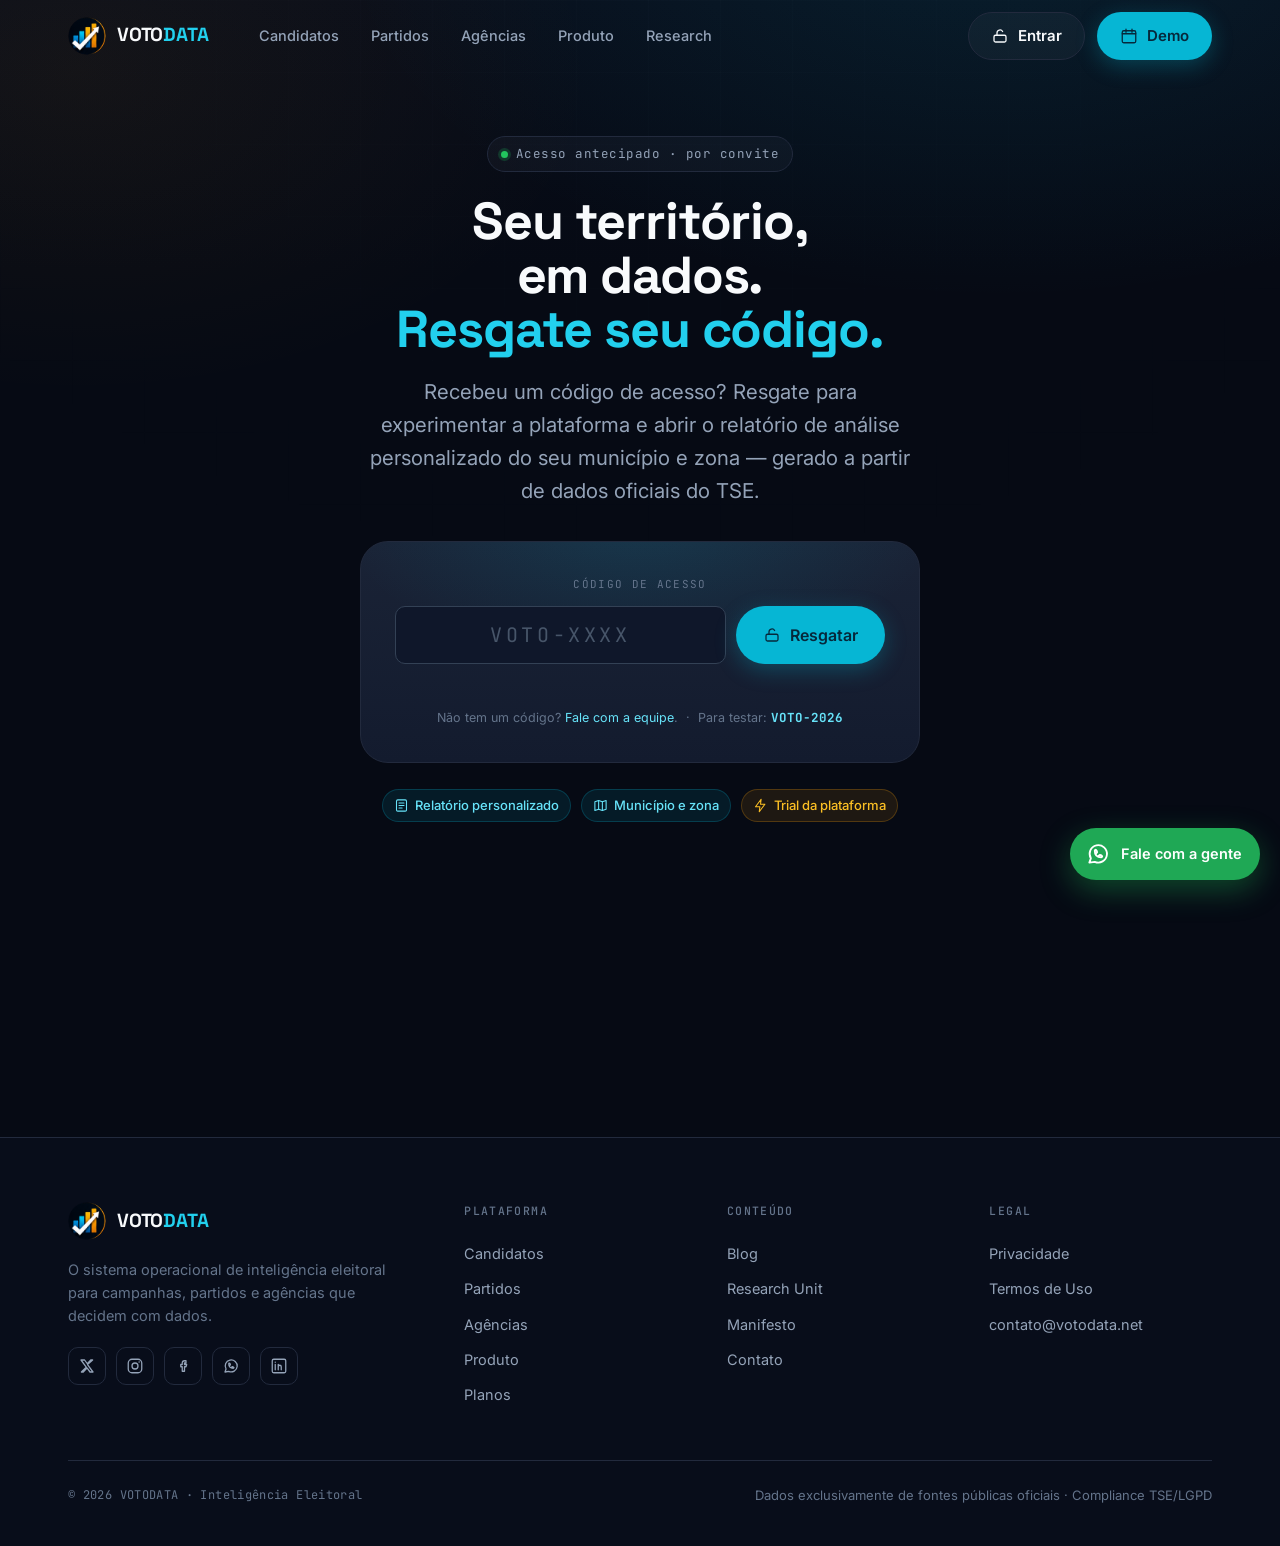
==== acesso.html @ 6af5b611 "feat: initial deploy of marketing site" ====
<!DOCTYPE html>
<html lang="pt-BR">
<head>
<meta charset="UTF-8">
<meta name="viewport" content="width=device-width, initial-scale=1">
<title>Acesso por código — VOTODATA</title>
<meta name="description" content="Resgate seu código de acesso, experimente a plataforma e receba o relatório de dados personalizado do seu território.">
<link rel="preconnect" href="https://fonts.googleapis.com">
<link rel="preconnect" href="https://fonts.gstatic.com" crossorigin>
<link href="https://fonts.googleapis.com/css2?family=Space+Grotesk:wght@400;500;600;700&family=Inter:wght@400;500;600;700&family=JetBrains+Mono:wght@400;500;600&display=swap" rel="stylesheet">
<link rel="stylesheet" href="site.css">
<link rel="stylesheet" href="audience.css">
<style>
  .gate{max-width:560px;margin-inline:auto;text-align:center;display:flex;flex-direction:column;align-items:center}
  .codebox{width:100%;margin-top:34px;padding:clamp(24px,3vw,34px);border:1px solid var(--border);border-radius:var(--r-2xl);
    background:radial-gradient(500px 240px at 50% -10%, rgba(6,182,212,.14), transparent 60%),linear-gradient(180deg,var(--card),var(--ink-850))}
  .codebox label{display:block;font-family:var(--font-mono);font-size:11px;letter-spacing:.12em;text-transform:uppercase;color:var(--text-mut);margin-bottom:12px}
  .codeform{display:flex;gap:10px;flex-wrap:wrap;justify-content:center}
  .codeinput{flex:1;min-width:220px;background:var(--surface);border:1px solid var(--border-soft);border-radius:var(--r-md);
    color:var(--text);font-family:var(--font-mono);font-size:20px;letter-spacing:.18em;text-align:center;text-transform:uppercase;padding:15px 16px;transition:border-color .2s,box-shadow .2s}
  .codeinput::placeholder{color:var(--text-disabled,#475569);letter-spacing:.18em}
  .codeinput:focus{outline:none;border-color:var(--primary);box-shadow:0 0 0 3px var(--focus-ring)}
  .codehint{font-size:12.5px;color:var(--text-mut);margin-top:14px}
  .codehint b{color:var(--vd-cyan-300);font-family:var(--font-mono);cursor:pointer}
  .codeerr{color:#FCA5A5;font-size:13px;margin-top:12px;min-height:18px}
  .perks{display:flex;flex-wrap:wrap;gap:10px;justify-content:center;margin-top:26px}

  /* report */
  .report{display:none}
  .report.show{display:block}
  .rep-hello{display:flex;flex-wrap:wrap;align-items:center;justify-content:space-between;gap:16px;margin-bottom:24px}
  .rep-hello h1{font-family:var(--font-display);font-weight:700;font-size:clamp(26px,3.4vw,38px);letter-spacing:-.02em;line-height:1.1}
  .rep-card{padding:clamp(22px,3vw,32px);border:1px solid var(--border);border-radius:var(--r-2xl);
    background:linear-gradient(180deg,var(--card),var(--ink-850));margin-bottom:20px}
  .rep-card>.lab{display:flex;align-items:center;gap:9px;font-family:var(--font-mono);font-size:12px;color:var(--vd-cyan-300);letter-spacing:.06em;margin-bottom:18px}
  .rep-grid{display:grid;grid-template-columns:1.15fr .85fr;gap:20px}
  @media (max-width:860px){.rep-grid{grid-template-columns:1fr}}
  .demo-flag{font-size:11px;font-family:var(--font-mono);color:var(--text-mut);border:1px dashed var(--border);border-radius:var(--r-full);padding:4px 10px}
</style>
</head>
<body data-page="acesso">

<!-- ESTADO 1 — GATE -->
<section class="hero" id="gate" data-screen-label="Acesso — Resgate de código" style="padding-bottom:40px">
  <div class="wrap">
    <div class="gate">
      <span class="pill"><span class="dot dot--live"></span>Acesso antecipado · por convite</span>
      <h1 class="display" style="font-size:clamp(32px,4.6vw,52px);margin-top:22px">Seu território, em dados.<br><span class="cy">Resgate seu código.</span></h1>
      <p class="lead" style="margin-top:20px;text-align:center">Recebeu um código de acesso? Resgate para experimentar a plataforma e abrir o relatório de análise personalizado do seu município e zona — gerado a partir de dados oficiais do TSE.</p>

      <form class="codebox" id="codeForm">
        <label for="code">Código de acesso</label>
        <div class="codeform">
          <input class="codeinput" id="code" name="code" placeholder="VOTO-XXXX" maxlength="12" autocomplete="off" required>
          <button class="btn btn--primary btn--lg" type="submit"><i data-i="lockOpen"></i>Resgatar</button>
        </div>
        <div class="codeerr" id="codeErr"></div>
        <p class="codehint">Não tem um código? <a href="contato.html" style="color:var(--vd-cyan-300)">Fale com a equipe</a>. &nbsp;·&nbsp; Para testar: <b id="demoCode">VOTO-2026</b></p>
      </form>

      <div class="perks">
        <span class="tag"><i data-i="article" style="width:15px"></i>Relatório personalizado</span>
        <span class="tag"><i data-i="map" style="width:15px"></i>Município e zona</span>
        <span class="tag tag--amber"><i data-i="bolt" style="width:15px"></i>Trial da plataforma</span>
      </div>
    </div>
  </div>
</section>

<!-- ESTADO 2 — RELATÓRIO -->
<section class="section" id="report" style="padding-top:calc(var(--header-h) + 48px)">
  <div class="wrap report" id="reportInner">
    <div class="rep-hello">
      <div>
        <span class="eyebrow">Acesso liberado</span>
        <h1 style="margin-top:12px">Olá! O relatório de <span class="cy" id="cityName">São Caetano do Sul</span> está pronto.</h1>
      </div>
      <span class="demo-flag">Prévia · dados ilustrativos</span>
    </div>

    <!-- panorama -->
    <div class="rep-card">
      <div class="lab"><i data-i="chart" style="width:16px"></i>Panorama do território</div>
      <div class="grid g4" style="gap:14px">
        <div class="ministat"><span class="ministat__v cy">34,2%</span><span class="ministat__l">Votação concentrada no reduto</span></div>
        <div class="ministat"><span class="ministat__v">12</span><span class="ministat__l">Zonas no seu reduto</span></div>
        <div class="ministat"><span class="ministat__v am">+8,4 pp</span><span class="ministat__l">Crescimento vs. 2020</span></div>
        <div class="ministat"><span class="ministat__v">186 mil</span><span class="ministat__l">Eleitores no município</span></div>
      </div>
    </div>

    <div class="rep-grid">
      <!-- desempenho por zona -->
      <div class="rep-card" style="margin-bottom:0">
        <div class="lab"><i data-i="map" style="width:16px"></i>Desempenho por zona eleitoral</div>
        <div class="amock__chart" style="height:170px">
          <span class="amock__col" style="height:40%"></span><span class="amock__col" style="height:64%"></span>
          <span class="amock__col" style="height:52%"></span><span class="amock__col" style="height:80%"></span>
          <span class="amock__col" style="height:70%"></span><span class="amock__col amock__col--am" style="height:94%"></span>
          <span class="amock__col" style="height:58%"></span><span class="amock__col" style="height:46%"></span>
        </div>
        <div class="sim__bars" style="margin-top:18px">
          <div class="simbar"><span class="simbar__n">Zona 042</span><span class="simbar__track"><span class="simbar__fill" style="width:100%"></span></span><span class="simbar__v">líder</span><span class="simbar__st simbar__st--ok">+18 pp</span></div>
          <div class="simbar"><span class="simbar__n">Zona 058</span><span class="simbar__track"><span class="simbar__fill" style="width:74%"></span></span><span class="simbar__v">cresce</span><span class="simbar__st simbar__st--ok">+14 pp</span></div>
          <div class="simbar"><span class="simbar__n">Zona 071</span><span class="simbar__track"><span class="simbar__fill simbar__fill--am" style="width:46%"></span></span><span class="simbar__v">atenção</span><span class="simbar__st simbar__st--am">−3 pp</span></div>
          <div class="simbar"><span class="simbar__n">Zona 089</span><span class="simbar__track"><span class="simbar__fill simbar__fill--mut" style="width:30%"></span></span><span class="simbar__v">adversário</span><span class="simbar__st simbar__st--risk">−11 pp</span></div>
        </div>
      </div>

      <!-- próximas ações + sentimento -->
      <div style="display:flex;flex-direction:column;gap:20px">
        <div class="rep-card" style="margin-bottom:0">
          <div class="lab"><i data-i="target" style="width:16px"></i>Próxima melhor ação</div>
          <div class="grid" style="gap:10px">
            <div class="checkcard">Reforçar presença na <b style="color:var(--text)">&nbsp;Zona 071</b>&nbsp;— queda recente</div>
            <div class="checkcard">Consolidar o reduto da <b style="color:var(--text)">&nbsp;Zona 042</b></div>
            <div class="checkcard">Disputar voto na <b style="color:var(--text)">&nbsp;Zona 089</b>&nbsp;adversária</div>
          </div>
        </div>
        <div class="rep-card" style="margin-bottom:0">
          <div class="lab"><i data-i="radar" style="width:16px"></i>Sentimento (30 dias)</div>
          <div class="flex aic jcb"><span class="sec">Tendência do seu nome</span><span class="tag tag--amber">Estável ↗</span></div>
          <div class="amock__chart" style="height:90px;margin-top:14px">
            <span class="amock__col" style="height:50%"></span><span class="amock__col" style="height:58%"></span>
            <span class="amock__col" style="height:54%"></span><span class="amock__col" style="height:66%"></span>
            <span class="amock__col" style="height:72%"></span><span class="amock__col" style="height:68%"></span>
          </div>
        </div>
      </div>
    </div>

    <!-- CTA -->
    <div class="cta-banner" style="margin-top:24px">
      <span class="eyebrow eyebrow--plain">É só o começo</span>
      <h2 class="h2">Quer o relatório completo e a plataforma ao vivo?</h2>
      <p class="lead" style="text-align:center">Seu acesso trial já está ativo. Entre na plataforma ou agende 15 minutos para destrincharmos seu território juntos.</p>
      <div class="cta">
        <a class="btn btn--primary btn--lg" href="https://app.votodata.net"><i data-i="lockOpen"></i>Entrar na plataforma</a>
        <a class="btn btn--ghost btn--lg" href="mailto:contato@votodata.net?subject=Leitura%20do%20meu%20relat%C3%B3rio%20-%20VotoData"><i data-i="calendar"></i>Agendar leitura de 15 min</a>
      </div>
    </div>
    <p class="disclaimer" style="margin:28px auto 0;text-align:center"><b>Disclaimer.</b> Dados ilustrativos nesta prévia. O relatório real é gerado exclusivamente a partir de fontes públicas oficiais (TSE, IBGE). A plataforma não recomenda, ranqueia nem sugere candidatos.</p>
  </div>
</section>

<template id="__bundler_thumbnail">
<svg viewBox="0 0 100 100" xmlns="http://www.w3.org/2000/svg"><rect width="100" height="100" rx="20" fill="#0F172A"/><g transform="translate(30 28)" fill="none" stroke="#06B6D4" stroke-width="5" stroke-linecap="round" stroke-linejoin="round"><rect x="4" y="16" width="32" height="28" rx="4"/><path d="M10 16v-4a10 10 0 0 1 19-3" stroke="#F59E0B"/><circle cx="20" cy="30" r="3"/><path d="M20 33v5"/></g></svg>
</template>

<script src="site.js"></script>
<script>
(function () {
  var DEMO_CODE = 'VOTO-2026';
  var form = document.getElementById('codeForm');
  var input = document.getElementById('code');
  var err = document.getElementById('codeErr');
  var gate = document.getElementById('gate');
  var reportInner = document.getElementById('reportInner');

  document.getElementById('demoCode').addEventListener('click', function () { input.value = DEMO_CODE; input.focus(); });

  function unlock() {
    gate.style.display = 'none';
    reportInner.classList.add('show');
    if (window.scrollTo) window.scrollTo({ top: 0 });
    try { localStorage.setItem('vd-acesso', '1'); } catch (e) {}
  }

  form.addEventListener('submit', function (e) {
    e.preventDefault();
    var v = input.value.trim().toUpperCase();
    if (v.length < 4) { err.textContent = 'Digite o código que você recebeu.'; return; }
    // Protótipo: qualquer código com 4+ caracteres libera a prévia.
    err.textContent = '';
    unlock();
  });

  // mantém o relatório aberto ao recarregar (UX de iteração)
  try { if (localStorage.getItem('vd-acesso') === '1') unlock(); } catch (e) {}
})();
</script>
</body>
</html>
---- site.css ----
/* ============================================================
   VotoData — Site público (marketing/produto)
   Construído sobre os tokens do Design System. Dark-first.
   ============================================================ */

/* ---------- Tokens (espelho do DS) ---------- */
:root {
  --vd-cyan-300:#67E3F9; --vd-cyan-400:#22D0EE; --vd-cyan-500:#06B6D4;
  --vd-cyan-600:#0891B2; --vd-cyan-700:#0E7490; --vd-cyan-800:#155E75; --vd-cyan-900:#164E63;
  --vd-amber-300:#FCD34D; --vd-amber-400:#FBBF24; --vd-amber-500:#F59E0B; --vd-amber-600:#D97706;

  --ink-980:#060A14; --ink-950:#080D1A; --ink-900:#0F172A; --ink-850:#131B2E;
  --ink-800:#1A2336; --ink-750:#1E293B; --ink-700:#222A3D; --ink-600:#334155;
  --ink-500:#475569; --ink-400:#64748B; --ink-300:#94A3B8; --ink-200:#CBD5E1;
  --ink-100:#E2E8F0; --white:#F8FAFC;

  --success:#22C55E; --warning:#F59E0B; --danger:#EF4444; --info:#3B82F6;

  --bg:var(--ink-980); --surface:var(--ink-900); --raised:var(--ink-850);
  --card:var(--ink-800); --card-hover:var(--ink-750);
  --border:var(--ink-700); --border-soft:var(--ink-600);
  --text:var(--white); --text-sec:var(--ink-300); --text-mut:var(--ink-400);
  --primary:var(--vd-cyan-500); --primary-hover:var(--vd-cyan-400); --accent:var(--vd-amber-500);
  --on-primary:#06283B;
  --focus-ring:rgba(6,182,212,0.45);

  --font-display:"Space Grotesk","Inter",system-ui,sans-serif;
  --font-body:"Inter",system-ui,-apple-system,sans-serif;
  --font-mono:"JetBrains Mono",ui-monospace,"SF Mono",Menlo,monospace;

  --r-sm:6px; --r-md:10px; --r-lg:14px; --r-xl:20px; --r-2xl:28px; --r-full:9999px;

  --shadow-1:0 1px 2px rgba(0,0,0,.45);
  --shadow-2:0 4px 14px rgba(0,0,0,.40);
  --shadow-3:0 18px 50px rgba(0,0,0,.55);
  --glow-cyan:0 0 0 1px rgba(6,182,212,.30), 0 12px 40px rgba(6,182,212,.16);
  --glow-amber:0 0 0 1px rgba(245,158,11,.30), 0 12px 40px rgba(245,158,11,.14);

  --ease:cubic-bezier(0.16,1,0.3,1);
  --wrap:1200px;
  --header-h:72px;
}

/* ---------- Reset ---------- */
*,*::before,*::after{box-sizing:border-box}
html{-webkit-text-size-adjust:100%;scroll-behavior:smooth;scroll-padding-top:calc(var(--header-h) + 24px)}
body{
  margin:0;font-family:var(--font-body);background:var(--bg);color:var(--text);
  font-size:16px;line-height:1.6;-webkit-font-smoothing:antialiased;
  text-rendering:optimizeLegibility;overflow-x:hidden;
}
img,svg{display:block;max-width:100%}
a{color:inherit;text-decoration:none}
button{font-family:inherit;cursor:pointer}
h1,h2,h3,h4,p{margin:0}
::selection{background:rgba(6,182,212,.30);color:#fff}

/* Backdrop ambiance */
body::before{
  content:"";position:fixed;inset:0;z-index:-2;pointer-events:none;
  background:
    radial-gradient(1100px 620px at 78% -8%, rgba(6,182,212,.10), transparent 60%),
    radial-gradient(900px 560px at 6% 8%, rgba(245,158,11,.055), transparent 58%),
    linear-gradient(180deg, var(--ink-950), var(--bg) 30%);
}
body::after{
  content:"";position:fixed;inset:0;z-index:-2;pointer-events:none;opacity:.5;
  background-image:linear-gradient(rgba(148,163,184,.045) 1px, transparent 1px),
    linear-gradient(90deg, rgba(148,163,184,.045) 1px, transparent 1px);
  background-size:72px 72px;
  -webkit-mask-image:radial-gradient(1200px 800px at 50% 0%, #000, transparent 80%);
          mask-image:radial-gradient(1200px 800px at 50% 0%, #000, transparent 80%);
}

/* ---------- Layout ---------- */
.wrap{width:100%;max-width:var(--wrap);margin-inline:auto;padding-inline:28px}
section{position:relative}
.section{padding-block:clamp(64px,9vw,120px)}
.section--tight{padding-block:clamp(48px,6vw,80px)}
.divider{height:1px;background:linear-gradient(90deg,transparent,var(--border),transparent)}

/* ---------- Typography ---------- */
.eyebrow{
  display:inline-flex;align-items:center;gap:9px;
  font-family:var(--font-mono);font-size:12px;font-weight:500;letter-spacing:.14em;
  text-transform:uppercase;color:var(--vd-cyan-300);
}
.eyebrow::before{content:"";width:18px;height:1px;background:var(--vd-cyan-500);opacity:.8}
.eyebrow--amber{color:var(--vd-amber-400)}
.eyebrow--amber::before{background:var(--vd-amber-500)}
.eyebrow--plain::before{display:none}

.display{
  font-family:var(--font-display);font-weight:700;line-height:1.04;letter-spacing:-.022em;
  font-size:clamp(38px,6.4vw,68px);text-wrap:balance;
}
.h1{font-family:var(--font-display);font-weight:700;line-height:1.08;letter-spacing:-.02em;
  font-size:clamp(30px,4.4vw,48px);text-wrap:balance}
.h2{font-family:var(--font-display);font-weight:600;line-height:1.14;letter-spacing:-.018em;
  font-size:clamp(26px,3.4vw,38px);text-wrap:balance}
.h3{font-family:var(--font-display);font-weight:600;line-height:1.2;letter-spacing:-.01em;font-size:20px}
.lead{font-size:clamp(17px,1.6vw,21px);line-height:1.6;color:var(--text-sec);max-width:62ch;text-wrap:pretty}
.muted{color:var(--text-mut)}
.sec{color:var(--text-sec)}
.cy{color:var(--vd-cyan-400)}
.am{color:var(--vd-amber-400)}
.mono{font-family:var(--font-mono)}

.section-head{display:flex;flex-direction:column;gap:18px;max-width:760px}
.section-head .h2{margin-top:2px}

/* ---------- Buttons ---------- */
.btn{
  display:inline-flex;align-items:center;justify-content:center;gap:9px;
  font-family:var(--font-body);font-weight:600;font-size:15px;line-height:1;
  padding:14px 22px;border-radius:var(--r-full);border:1px solid transparent;
  transition:transform var(--ease) .18s, background .18s, box-shadow .25s, border-color .18s;
  white-space:nowrap;
}
.btn svg{width:18px;height:18px}
.btn--primary{background:var(--primary);color:var(--on-primary);box-shadow:0 6px 22px rgba(6,182,212,.28)}
.btn--primary:hover{background:var(--primary-hover);transform:translateY(-2px);box-shadow:0 12px 32px rgba(6,182,212,.4)}
.btn--amber{background:var(--accent);color:#2B1701;box-shadow:0 6px 22px rgba(245,158,11,.26)}
.btn--amber:hover{background:var(--vd-amber-400);transform:translateY(-2px)}
.btn--ghost{background:rgba(148,163,184,.06);color:var(--text);border-color:var(--border)}
.btn--ghost:hover{background:rgba(148,163,184,.12);border-color:var(--border-soft);transform:translateY(-2px)}
.btn--link{padding:0;background:none;color:var(--vd-cyan-300);font-weight:600;border-radius:0}
.btn--link svg{width:16px;height:16px;transition:transform var(--ease) .2s}
.btn--link:hover svg{transform:translateX(4px)}
.btn--lg{padding:16px 26px;font-size:16px}
.btn--block{width:100%}

/* ---------- Pills / chips ---------- */
.pill{
  display:inline-flex;align-items:center;gap:8px;
  font-family:var(--font-mono);font-size:12.5px;letter-spacing:.04em;
  padding:7px 13px;border-radius:var(--r-full);
  border:1px solid var(--border);background:rgba(148,163,184,.05);color:var(--text-sec);
}
.pill .dot{width:7px;height:7px;border-radius:50%;background:var(--vd-cyan-400);box-shadow:0 0 0 3px rgba(6,182,212,.2)}
.pill .dot--live{background:var(--success);box-shadow:0 0 0 3px rgba(34,197,94,.2);animation:pulse 2s var(--ease) infinite}
@keyframes pulse{0%,100%{opacity:1}50%{opacity:.45}}

.tag{
  display:inline-flex;align-items:center;gap:6px;font-size:13px;font-weight:500;
  padding:5px 11px;border-radius:var(--r-full);background:rgba(6,182,212,.10);
  color:var(--vd-cyan-300);border:1px solid rgba(6,182,212,.22);
}
.tag--amber{background:rgba(245,158,11,.1);color:var(--vd-amber-400);border-color:rgba(245,158,11,.24)}
.tag--mut{background:rgba(148,163,184,.07);color:var(--text-sec);border-color:var(--border)}

/* ---------- Cards ---------- */
.card{
  background:linear-gradient(180deg, var(--card), var(--ink-850));
  border:1px solid var(--border);border-radius:var(--r-xl);padding:28px;
  transition:border-color .25s, transform var(--ease) .25s, box-shadow .25s, background .25s;
  position:relative;overflow:hidden;
}
.card:hover{border-color:var(--border-soft);transform:translateY(-3px);box-shadow:var(--shadow-2)}
.card--glow:hover{border-color:rgba(6,182,212,.4);box-shadow:var(--glow-cyan)}
.card__ico{
  width:48px;height:48px;border-radius:var(--r-md);display:grid;place-items:center;
  background:rgba(6,182,212,.12);color:var(--vd-cyan-300);border:1px solid rgba(6,182,212,.2);
  margin-bottom:18px;
}
.card__ico svg{width:24px;height:24px}
.card__ico--amber{background:rgba(245,158,11,.12);color:var(--vd-amber-400);border-color:rgba(245,158,11,.2)}
.card__ico--danger{background:rgba(239,68,68,.12);color:#FCA5A5;border-color:rgba(239,68,68,.2)}
.card h3{margin-bottom:10px}
.card p{color:var(--text-sec);font-size:15.5px}

/* Surface helpers */
.panel{background:var(--raised);border:1px solid var(--border);border-radius:var(--r-xl)}
.glass{background:rgba(19,27,46,.6);backdrop-filter:blur(14px);border:1px solid var(--border)}

/* ---------- Grid ---------- */
.grid{display:grid;gap:20px}
.g2{grid-template-columns:repeat(2,1fr)}
.g3{grid-template-columns:repeat(3,1fr)}
.g4{grid-template-columns:repeat(4,1fr)}
.flex{display:flex}
.aic{align-items:center}
.jcb{justify-content:space-between}
.wrap-gap{flex-wrap:wrap;gap:14px}

/* ---------- Header ---------- */
.site-header{
  position:fixed;top:0;left:0;right:0;z-index:80;height:var(--header-h);
  display:flex;align-items:center;
  transition:background .3s, border-color .3s, backdrop-filter .3s;
  border-bottom:1px solid transparent;
}
.site-header.is-scrolled{
  background:rgba(8,13,26,.82);backdrop-filter:blur(16px);
  border-bottom-color:var(--border);
}
.site-header .wrap{display:flex;align-items:center;gap:28px;width:100%}
.brand{display:flex;align-items:center;gap:11px}
.brand img{width:38px;height:38px;border-radius:50%}
.brand__wm{font-family:var(--font-display);font-weight:700;font-size:19px;letter-spacing:-.01em}
.brand__wm b{color:var(--vd-cyan-400);font-weight:700}
.nav{display:flex;align-items:center;gap:4px;margin-left:8px}
.nav a{
  padding:9px 14px;border-radius:var(--r-full);font-size:14.5px;font-weight:500;color:var(--text-sec);
  transition:color .2s, background .2s;
}
.nav a:hover{color:var(--text);background:rgba(148,163,184,.07)}
.nav a.is-active{color:var(--text);background:rgba(6,182,212,.1)}
.header-cta{margin-left:auto;display:flex;align-items:center;gap:12px}
.menu-btn{display:none;margin-left:auto;background:none;border:1px solid var(--border);border-radius:var(--r-md);
  width:42px;height:42px;color:var(--text);align-items:center;justify-content:center}
.menu-btn svg{width:22px;height:22px}

/* mobile drawer */
.mnav{
  position:fixed;inset:0;z-index:90;background:rgba(6,10,20,.96);backdrop-filter:blur(8px);
  display:flex;flex-direction:column;padding:24px 28px;gap:6px;overflow-y:auto;
  transform:translateY(-100%);visibility:hidden;
  transition:transform .35s var(--ease), visibility 0s linear .35s;
}
.mnav.is-open{transform:translateY(0);visibility:visible;transition:transform .35s var(--ease)}
.mnav__top{display:flex;align-items:center;justify-content:space-between;margin-bottom:18px}
.mnav a{font-family:var(--font-display);font-size:24px;font-weight:600;padding:14px 0;border-bottom:1px solid var(--border)}
.mnav .btn{margin-top:18px}
.mnav__x{background:none;border:1px solid var(--border);border-radius:var(--r-md);width:42px;height:42px;color:#fff;display:grid;place-items:center}
.mnav__x svg{width:22px;height:22px}

/* ---------- Hero ---------- */
.hero{padding-top:calc(var(--header-h) + 64px);padding-bottom:64px;position:relative}
.hero__inner{max-width:920px}
.hero .display{margin-top:22px}
.hero .lead{margin-top:24px}
.hero__cta{display:flex;flex-wrap:wrap;gap:14px;margin-top:34px}
.statstrip{
  display:grid;grid-template-columns:repeat(4,1fr);gap:1px;margin-top:60px;
  background:var(--border);border:1px solid var(--border);border-radius:var(--r-xl);overflow:hidden;
}
.statstrip__c{background:var(--surface);padding:26px 24px;display:flex;flex-direction:column;gap:5px}
.statstrip__v{font-family:var(--font-display);font-weight:700;font-size:clamp(26px,3vw,34px);letter-spacing:-.02em}
.statstrip__l{font-size:13.5px;color:var(--text-mut)}

/* ---------- Feature / split ---------- */
.split{display:grid;grid-template-columns:1.05fr 1fr;gap:56px;align-items:center}
.split--rev .split__media{order:-1}
.checklist{display:flex;flex-direction:column;gap:14px;margin-top:26px}
.checklist li{display:flex;gap:13px;align-items:flex-start;list-style:none;color:var(--text-sec);font-size:15.5px}
.checklist{padding:0;margin-left:0}
.checklist .ck{flex:none;width:24px;height:24px;border-radius:50%;display:grid;place-items:center;
  background:rgba(34,197,94,.14);color:#4ADE80;margin-top:1px}
.checklist .ck svg{width:14px;height:14px}
.checklist--block .ck{background:rgba(239,68,68,.14);color:#FCA5A5}

/* ---------- Audience cards (3 modos) ---------- */
.aud{display:grid;grid-template-columns:repeat(3,1fr);gap:22px}
.aud__card{
  display:flex;flex-direction:column;gap:16px;padding:30px;
  background:linear-gradient(180deg,var(--card),var(--ink-850));
  border:1px solid var(--border);border-radius:var(--r-xl);transition:all .28s var(--ease);position:relative;overflow:hidden;
}
.aud__card::after{content:"";position:absolute;inset:0;border-radius:inherit;padding:1px;pointer-events:none;
  background:linear-gradient(160deg,rgba(6,182,212,.5),transparent 40%);
  -webkit-mask:linear-gradient(#000 0 0) content-box,linear-gradient(#000 0 0);
  -webkit-mask-composite:xor;mask-composite:exclude;opacity:0;transition:opacity .3s}
.aud__card:hover{transform:translateY(-4px);box-shadow:var(--shadow-3)}
.aud__card:hover::after{opacity:1}
.aud__ey{font-family:var(--font-mono);font-size:11.5px;letter-spacing:.12em;text-transform:uppercase;color:var(--text-mut)}
.aud__ico{width:52px;height:52px;border-radius:var(--r-md);display:grid;place-items:center;
  background:rgba(6,182,212,.12);color:var(--vd-cyan-300);border:1px solid rgba(6,182,212,.2)}
.aud__ico svg{width:26px;height:26px}
.aud__feats{display:flex;flex-wrap:wrap;gap:8px;margin-top:auto;padding-top:6px}

/* ---------- Steps ---------- */
.steps{display:grid;grid-template-columns:repeat(4,1fr);gap:20px;counter-reset:s}
.step{padding:26px;border:1px solid var(--border);border-radius:var(--r-lg);background:var(--surface);position:relative}
.step__n{font-family:var(--font-mono);font-size:13px;color:var(--vd-cyan-400);letter-spacing:.1em}
.step h3{margin:14px 0 8px;font-size:17px}
.step p{color:var(--text-sec);font-size:14.5px}

/* ---------- FAQ ---------- */
.faq{display:flex;flex-direction:column;border-top:1px solid var(--border)}
.faq__item{border-bottom:1px solid var(--border)}
.faq__q{width:100%;text-align:left;background:none;border:0;color:var(--text);
  display:flex;align-items:center;justify-content:space-between;gap:20px;
  padding:22px 4px;font-family:var(--font-display);font-weight:600;font-size:18px;letter-spacing:-.01em}
.faq__q svg{flex:none;width:22px;height:22px;color:var(--text-mut);transition:transform .3s var(--ease)}
.faq__item.is-open .faq__q svg{transform:rotate(45deg);color:var(--vd-cyan-400)}
.faq__a{max-height:0;overflow:hidden;transition:max-height .35s var(--ease)}
.faq__a p{color:var(--text-sec);padding:0 4px 24px;max-width:70ch}

/* ---------- Banner CTA ---------- */
.cta-banner{
  border:1px solid var(--border);border-radius:var(--r-2xl);padding:clamp(36px,5vw,64px);
  background:
    radial-gradient(700px 320px at 85% 0%, rgba(6,182,212,.16), transparent 60%),
    linear-gradient(180deg,var(--raised),var(--surface));
  text-align:center;display:flex;flex-direction:column;align-items:center;gap:22px;
}
.cta-banner .h2{max-width:18ch}
.cta-banner .cta{display:flex;flex-wrap:wrap;gap:14px;justify-content:center}

/* ---------- Disclaimer strip ---------- */
.disclaimer{font-size:13px;color:var(--text-mut);border:1px dashed var(--border);
  border-radius:var(--r-lg);padding:18px 22px;background:rgba(148,163,184,.03);max-width:80ch}
.disclaimer b{color:var(--text-sec)}

/* ---------- Footer ---------- */
.site-footer{border-top:1px solid var(--border);background:var(--ink-950);padding-block:64px 40px;margin-top:40px}
.footer-grid{display:grid;grid-template-columns:1.6fr 1fr 1fr 1fr;gap:40px}
.footer-brand .brand{margin-bottom:18px}
.footer-brand p{color:var(--text-mut);font-size:14.5px;max-width:38ch}
.footer-soc{display:flex;gap:10px;margin-top:20px}
.footer-soc a{width:38px;height:38px;border-radius:var(--r-md);display:grid;place-items:center;
  border:1px solid var(--border);color:var(--text-sec);transition:all .2s}
.footer-soc a:hover{color:var(--vd-cyan-300);border-color:var(--vd-cyan-700);background:rgba(6,182,212,.08)}
.footer-soc svg{width:18px;height:18px}
.footer-col h4{font-family:var(--font-mono);font-size:11.5px;letter-spacing:.12em;text-transform:uppercase;
  color:var(--text-mut);margin-bottom:16px;font-weight:500}
.footer-col a{display:block;color:var(--text-sec);font-size:14.5px;padding:6px 0;transition:color .2s}
.footer-col a:hover{color:var(--vd-cyan-300)}
.footer-bot{border-top:1px solid var(--border);margin-top:48px;padding-top:24px;
  display:flex;flex-wrap:wrap;gap:12px;justify-content:space-between;align-items:center;
  color:var(--text-mut);font-size:13px}
.footer-bot .mono{font-size:12px;letter-spacing:.03em}

/* ---------- Video facade ---------- */
.video{margin-top:40px;border-radius:var(--r-2xl);overflow:hidden;border:1px solid var(--border);
  box-shadow:var(--shadow-3);aspect-ratio:16/9;position:relative;background:var(--ink-900)}
.video__btn{width:100%;height:100%;border:0;background:none;padding:0;position:relative;display:block}
.video__thumb{position:absolute;inset:0;
  background:
    radial-gradient(600px 300px at 50% 40%, rgba(6,182,212,.18), transparent 65%),
    radial-gradient(400px 240px at 80% 90%, rgba(245,158,11,.12), transparent 60%),
    linear-gradient(160deg,var(--ink-850),var(--ink-950));
}
.video__thumb::after{content:"";position:absolute;inset:0;opacity:.5;
  background-image:linear-gradient(rgba(148,163,184,.06) 1px,transparent 1px),linear-gradient(90deg,rgba(148,163,184,.06) 1px,transparent 1px);
  background-size:44px 44px}
.video__play{position:absolute;top:50%;left:50%;transform:translate(-50%,-50%);
  width:84px;height:84px;border-radius:50%;display:grid;place-items:center;
  background:var(--primary);color:var(--on-primary);box-shadow:0 12px 40px rgba(6,182,212,.45);
  transition:transform .25s var(--ease)}
.video__play svg{width:34px;height:34px;margin-left:4px}
.video__btn:hover .video__play{transform:translate(-50%,-50%) scale(1.08)}
.video__cap{position:absolute;left:22px;bottom:18px;color:var(--text-mut);font-size:12px;letter-spacing:.06em}
.video__iframe{width:100%;height:100%;border:0;display:block;aspect-ratio:16/9}

/* ---------- Simulador mock ---------- */
.sim{padding:24px}
.sim__head{display:flex;align-items:center;justify-content:space-between;margin-bottom:22px}
.sim__title{font-size:13px;color:var(--text-sec);letter-spacing:.02em}
.sim__metrics{display:grid;grid-template-columns:repeat(2,1fr);gap:1px;background:var(--border);
  border:1px solid var(--border);border-radius:var(--r-lg);overflow:hidden;margin-bottom:22px}
.sim__m{background:var(--surface);padding:16px 18px;display:flex;flex-direction:column;gap:3px}
.sim__mv{font-family:var(--font-display);font-weight:700;font-size:24px;letter-spacing:-.02em}
.sim__ml{font-size:12px;color:var(--text-mut)}
.sim__bars{display:flex;flex-direction:column;gap:14px}
.simbar{display:grid;grid-template-columns:90px 1fr auto auto;align-items:center;gap:12px}
.simbar__n{font-size:13px;color:var(--text-sec)}
.simbar__track{height:8px;border-radius:var(--r-full);background:rgba(148,163,184,.12);overflow:hidden}
.simbar__fill{display:block;height:100%;border-radius:inherit;background:linear-gradient(90deg,var(--vd-cyan-600),var(--vd-cyan-400))}
.simbar__fill--am{background:linear-gradient(90deg,var(--vd-amber-600),var(--vd-amber-400))}
.simbar__fill--mut{background:linear-gradient(90deg,var(--ink-600),var(--ink-500))}
.simbar__v{font-family:var(--font-mono);font-size:12.5px;color:var(--text-sec)}
.simbar__st{font-size:11px;font-weight:600;padding:3px 9px;border-radius:var(--r-full);white-space:nowrap}
.simbar__st--ok{background:rgba(34,197,94,.14);color:#4ADE80}
.simbar__st--am{background:rgba(245,158,11,.14);color:var(--vd-amber-400)}
.simbar__st--risk{background:rgba(239,68,68,.14);color:#FCA5A5}

/* ---------- Mapa ---------- */
.mapwrap{position:relative;padding:14px;overflow:hidden}
.mapwrap img{width:100%;height:auto;border-radius:var(--r-lg)}
.mapwrap__live{position:absolute;top:26px;right:26px;padding:6px 12px}

/* ---------- Ministat / checkcard ---------- */
.ministat{background:var(--surface);border:1px solid var(--border);border-radius:var(--r-lg);padding:18px 20px;
  display:flex;flex-direction:column;gap:4px}
.ministat__v{font-family:var(--font-display);font-weight:700;font-size:24px;letter-spacing:-.02em}
.ministat__l{font-size:12.5px;color:var(--text-mut)}
.checkcard{display:flex;align-items:center;gap:12px;background:var(--surface);border:1px solid var(--border);
  border-radius:var(--r-md);padding:15px 16px;font-size:14.5px;color:var(--text-sec)}
.checkcard .ck{flex:none;width:24px;height:24px;border-radius:50%;display:grid;place-items:center;
  background:rgba(34,197,94,.14);color:#4ADE80}
.checkcard .ck svg{width:14px;height:14px}

/* ---------- Manifesto ---------- */
.manifesto{padding:clamp(32px,5vw,56px);display:flex;flex-direction:column;gap:20px;
  background:radial-gradient(700px 300px at 90% -10%, rgba(245,158,11,.10), transparent 60%),linear-gradient(180deg,var(--raised),var(--surface))}
.manifesto__q{font-family:var(--font-display);font-weight:600;font-size:clamp(24px,3.2vw,36px);
  line-height:1.25;letter-spacing:-.018em;margin:0;max-width:24ch;text-wrap:balance}

/* ---------- WhatsApp flutuante ---------- */
.wfab{
  position:fixed;right:20px;bottom:20px;z-index:75;
  display:flex;align-items:center;gap:10px;
  background:#1FA855;color:#fff;border-radius:var(--r-full);
  padding:13px 18px 13px 15px;box-shadow:0 10px 30px rgba(31,168,85,.4), 0 2px 8px rgba(0,0,0,.3);
  transition:transform .2s var(--ease), box-shadow .25s;
}
.wfab:hover{transform:translateY(-3px);box-shadow:0 16px 38px rgba(31,168,85,.5)}
.wfab svg{width:26px;height:26px;flex:none}
.wfab__lbl{font-weight:600;font-size:14.5px;white-space:nowrap}
@media (max-width:560px){
  .wfab{padding:14px;right:16px;bottom:16px}
  .wfab__lbl{display:none}
}

/* ---------- Reveal animation ---------- */
@media (prefers-reduced-motion:no-preference){
  body.reveal-on [data-reveal]{opacity:0;transform:translateY(22px);transition:opacity .7s var(--ease), transform .7s var(--ease)}
  body.reveal-on [data-reveal].is-in{opacity:1;transform:none}
}

/* ---------- Responsive ---------- */
@media (max-width:1000px){
  .g4{grid-template-columns:repeat(2,1fr)}
  .g3{grid-template-columns:repeat(2,1fr)}
  .aud{grid-template-columns:1fr}
  .steps{grid-template-columns:repeat(2,1fr)}
  .split{grid-template-columns:1fr;gap:40px}
  .split--rev .split__media{order:0}
  .footer-grid{grid-template-columns:1fr 1fr;gap:32px}
  .footer-brand{grid-column:1 / -1}
}
/* Header colapsa para hambúrguer em telas médias/pequenas (tablets incluídos) */
@media (max-width:900px){
  .site-header .nav,.header-cta .btn{display:none}
  .menu-btn{display:flex}
  .site-header{background:rgba(8,13,26,.92);backdrop-filter:blur(14px);border-bottom-color:var(--border)}
}
@media (max-width:760px){
  .g2,.g3,.g4{grid-template-columns:1fr}
  .statstrip{grid-template-columns:repeat(2,1fr)}
  .steps{grid-template-columns:1fr}
  .wrap{padding-inline:20px}
  .footer-grid{grid-template-columns:1fr 1fr}
}
@media (max-width:460px){
  .statstrip{grid-template-columns:1fr}
  .footer-grid{grid-template-columns:1fr}
}
---- audience.css ----
/* ============================================================
   VotoData — páginas de público (candidatos / partidos / agências)
   Layouts + variações. Carrega depois de site.css.
   ============================================================ */

/* ---------- HERO da página de público ---------- */
.ahero{padding-top:calc(var(--header-h) + 56px);padding-bottom:24px}
.ahero__eyebrow{margin-bottom:22px}
.ahero .display{font-size:clamp(34px,5vw,56px)}
.ahero .lead{margin-top:22px}
.ahero__cta{display:flex;flex-wrap:wrap;gap:14px;margin-top:32px}

/* variação CENTRADO (default) */
body[data-hero="centrado"] .ahero__inner{max-width:880px;margin-inline:auto;text-align:center;
  display:flex;flex-direction:column;align-items:center}
body[data-hero="centrado"] .ahero .lead{margin-inline:auto;text-align:center}
body[data-hero="centrado"] .ahero__media{margin-top:48px}

/* variação SPLIT (texto + mock) */
body[data-hero="split"] .ahero__inner{display:grid;grid-template-columns:1.04fr .96fr;gap:52px;align-items:center}
body[data-hero="split"] .ahero__media{margin-top:0}
body[data-hero="split"] .ahero .display{font-size:clamp(32px,4vw,46px)}

/* variação EDITORIAL (faixa lateral + texto largo) */
body[data-hero="editorial"] .ahero__inner{max-width:var(--wrap)}
body[data-hero="editorial"] .ahero{border-left:3px solid var(--primary);padding-left:34px;
  margin-left:max(28px,calc((100vw - var(--wrap))/2 + 28px));margin-right:28px;width:auto}
body[data-hero="editorial"] .ahero .display{max-width:18ch}
body[data-hero="editorial"] .ahero__media{display:none}

@media (max-width:1000px){
  body[data-hero="split"] .ahero__inner{grid-template-columns:1fr;gap:40px}
  body[data-hero="editorial"] .ahero{margin-left:0;padding-left:24px}
}

/* ---------- mock no hero (relatório/painel) ---------- */
.amock{padding:20px}
.amock__bar{display:flex;align-items:center;gap:8px;padding-bottom:14px;border-bottom:1px solid var(--border);margin-bottom:16px}
.amock__dot{width:10px;height:10px;border-radius:50%;background:var(--ink-600)}
.amock__dot:nth-child(1){background:#EF4444}.amock__dot:nth-child(2){background:#F59E0B}.amock__dot:nth-child(3){background:#22C55E}
.amock__t{margin-left:8px;font-family:var(--font-mono);font-size:12px;color:var(--text-mut)}
.amock__kpis{display:grid;grid-template-columns:repeat(3,1fr);gap:10px;margin-bottom:16px}
.amock__kpi{background:var(--surface);border:1px solid var(--border);border-radius:var(--r-md);padding:13px}
.amock__kv{font-family:var(--font-display);font-weight:700;font-size:20px;letter-spacing:-.02em}
.amock__kl{font-size:11px;color:var(--text-mut);margin-top:2px}
.amock__chart{display:flex;align-items:flex-end;gap:8px;height:120px;padding:14px;
  background:var(--surface);border:1px solid var(--border);border-radius:var(--r-md)}
.amock__col{flex:1;border-radius:5px 5px 0 0;background:linear-gradient(180deg,var(--vd-cyan-400),var(--vd-cyan-700));min-height:8px}
.amock__col--am{background:linear-gradient(180deg,var(--vd-amber-400),var(--vd-amber-600))}
.amock__rows{display:flex;flex-direction:column;gap:9px;margin-top:14px}
.amock__row{display:flex;align-items:center;justify-content:space-between;gap:12px;
  background:var(--surface);border:1px solid var(--border);border-radius:var(--r-sm);padding:11px 13px;font-size:13px}
.amock__row .mono{color:var(--text-sec)}

/* ---------- STACK / features ---------- */
.stack-grid{display:grid;grid-template-columns:repeat(3,1fr);gap:20px;margin-top:46px}
@media (max-width:1000px){.stack-grid{grid-template-columns:repeat(2,1fr)}}
@media (max-width:680px){.stack-grid{grid-template-columns:1fr}}

/* variação LISTA: linhas alternadas */
body[data-stack="lista"] .stack-grid{display:flex;flex-direction:column;gap:0;
  border-top:1px solid var(--border)}
body[data-stack="lista"] .feat{
  border:0;border-bottom:1px solid var(--border);border-radius:0;background:none;padding:30px 8px;
  display:grid;grid-template-columns:56px 1fr;gap:22px;align-items:start;transform:none!important}
body[data-stack="lista"] .feat:hover{background:rgba(148,163,184,.03);box-shadow:none}
body[data-stack="lista"] .feat .card__ico{margin-bottom:0}
body[data-stack="lista"] .feat h3{font-size:19px}
body[data-stack="lista"] .feat p{max-width:70ch}

.feat .card__ico{width:46px;height:46px}

/* ---------- PROVA ---------- */
.prova{display:flex;gap:26px;align-items:flex-start;padding:clamp(28px,4vw,44px);
  background:radial-gradient(600px 260px at 88% -20%, rgba(6,182,212,.10), transparent 60%),linear-gradient(180deg,var(--raised),var(--surface))}
.prova__ico{flex:none;width:58px;height:58px;border-radius:var(--r-lg);display:grid;place-items:center;
  background:rgba(245,158,11,.12);color:var(--vd-amber-400);border:1px solid rgba(245,158,11,.22)}
.prova__ico svg{width:28px;height:28px}
.prova__body{display:flex;flex-direction:column;gap:14px}
.prova__body p{color:var(--text-sec);max-width:74ch}
@media (max-width:600px){.prova{flex-direction:column;gap:18px}}

/* ---------- ESCOPO / investimento ---------- */
.escopo{display:flex;flex-wrap:wrap;align-items:center;justify-content:space-between;gap:24px;
  padding:clamp(26px,3.5vw,40px);border:1px solid var(--border);border-radius:var(--r-2xl);
  background:linear-gradient(180deg,var(--card),var(--ink-850))}
.escopo__l{max-width:54ch}
.escopo__l p{color:var(--text-sec);margin-top:10px}

/* ---------- Switcher de variações ---------- */
.vswitch{position:fixed;right:20px;bottom:88px;z-index:70;
  background:rgba(19,27,46,.92);backdrop-filter:blur(14px);border:1px solid var(--border);
  border-radius:var(--r-lg);box-shadow:var(--shadow-3);padding:14px 16px;width:248px;
  transition:transform .35s var(--ease), opacity .25s}
.vswitch.is-min{transform:translateY(calc(100% - 46px))}
.vswitch__head{display:flex;align-items:center;justify-content:space-between;cursor:pointer;gap:10px}
.vswitch__head h5{margin:0;font-family:var(--font-mono);font-size:11px;letter-spacing:.12em;text-transform:uppercase;color:var(--vd-cyan-300);font-weight:600}
.vswitch__chev{color:var(--text-mut);transition:transform .3s var(--ease)}
.vswitch__chev svg{width:18px;height:18px}
.vswitch.is-min .vswitch__chev{transform:rotate(180deg)}
.vswitch__body{margin-top:14px;display:flex;flex-direction:column;gap:14px}
.vswitch__group label{display:block;font-size:11px;color:var(--text-mut);margin-bottom:7px;letter-spacing:.02em}
.seg{display:flex;background:var(--surface);border:1px solid var(--border);border-radius:var(--r-md);padding:3px;gap:3px}
.seg button{flex:1;border:0;background:none;color:var(--text-sec);font-size:12px;font-weight:600;
  padding:7px 4px;border-radius:7px;transition:all .18s;text-transform:capitalize}
.seg button.is-on{background:var(--primary);color:var(--on-primary)}
.seg button:not(.is-on):hover{color:var(--text);background:rgba(148,163,184,.08)}
.vswitch__hint{font-size:10.5px;color:var(--text-mut);line-height:1.4}
@media (max-width:560px){.vswitch{display:none}}
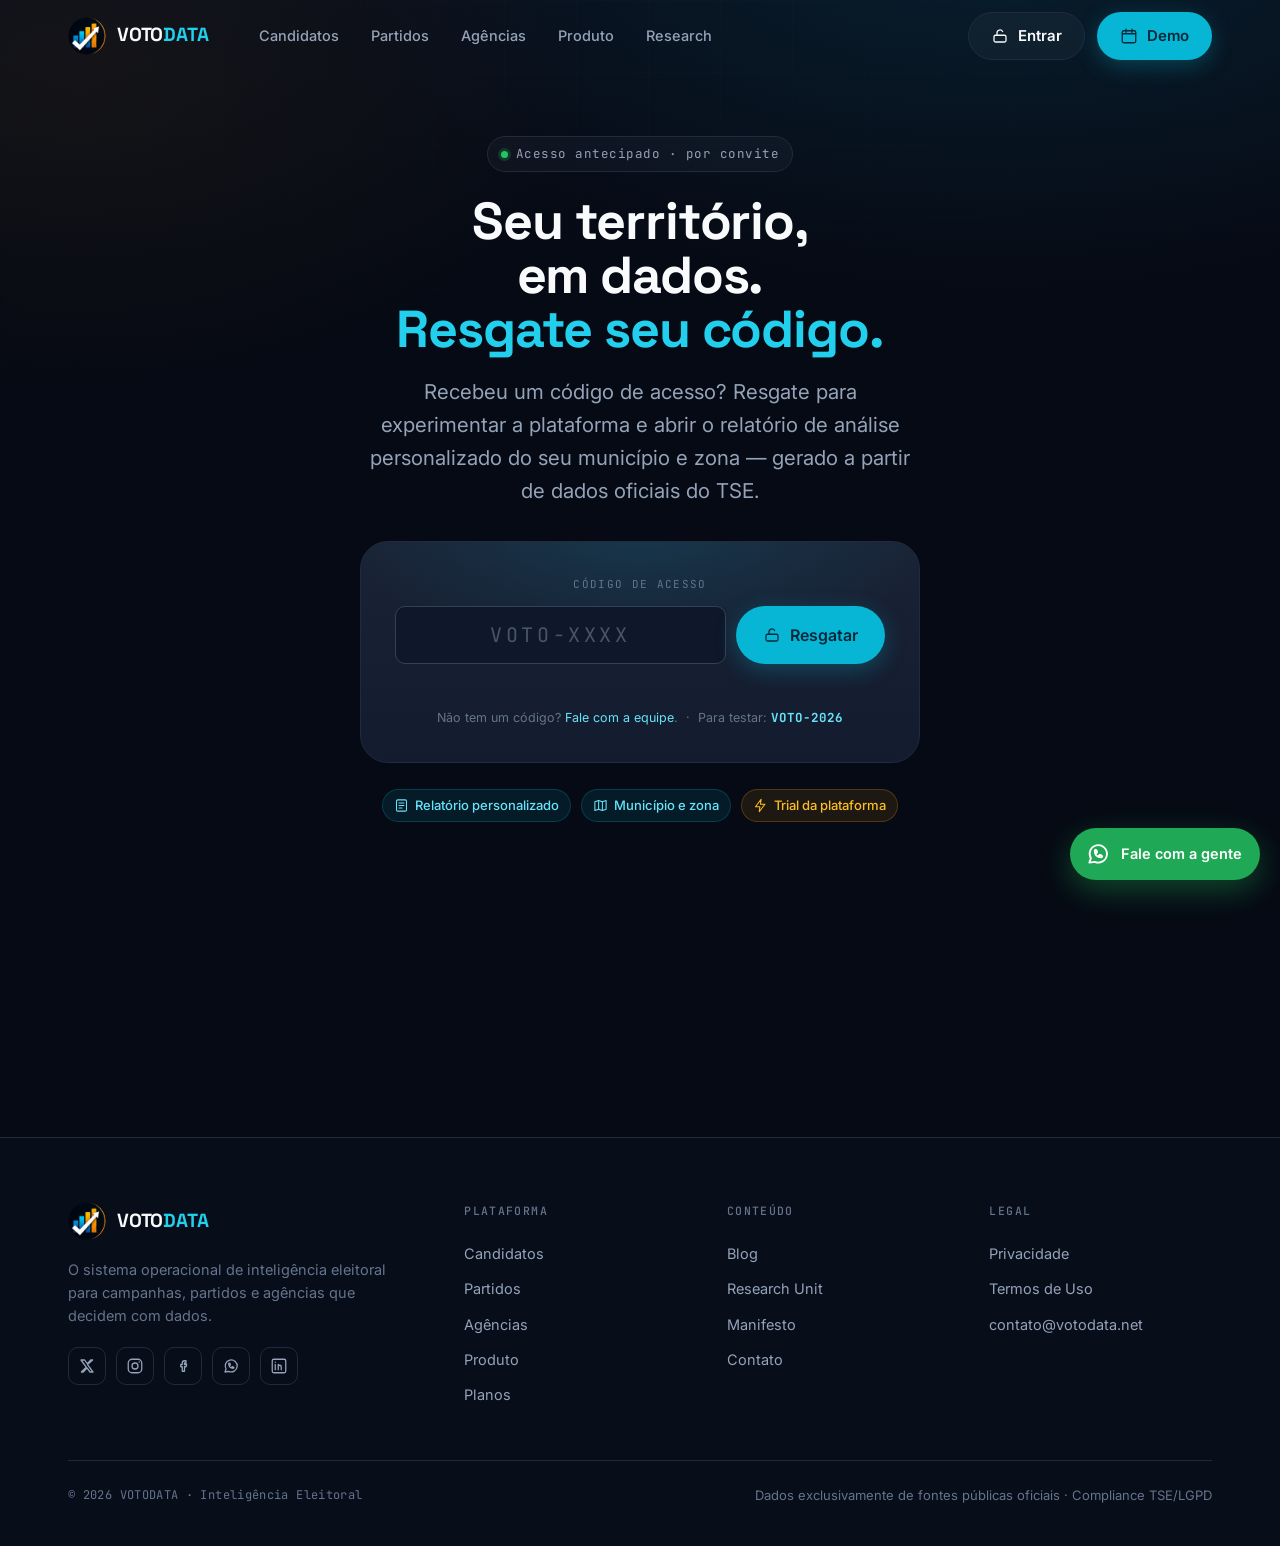
==== commit 55451936: "style: professional login message, favicon and social metadata" ====
--- a/acesso.html
+++ b/acesso.html
@@ -8,7 +8,7 @@
 <link rel="preconnect" href="https://fonts.googleapis.com">
 <link rel="preconnect" href="https://fonts.gstatic.com" crossorigin>
 <link href="https://fonts.googleapis.com/css2?family=Space+Grotesk:wght@400;500;600;700&family=Inter:wght@400;500;600;700&family=JetBrains+Mono:wght@400;500;600&display=swap" rel="stylesheet">
-<link rel="stylesheet" href="site.css">
+<link rel="stylesheet" href="site.css"><link rel="icon" type="image/png" href="assets/brasao.png">
 <link rel="stylesheet" href="audience.css">
 <style>
   .gate{max-width:560px;margin-inline:auto;text-align:center;display:flex;flex-direction:column;align-items:center}
